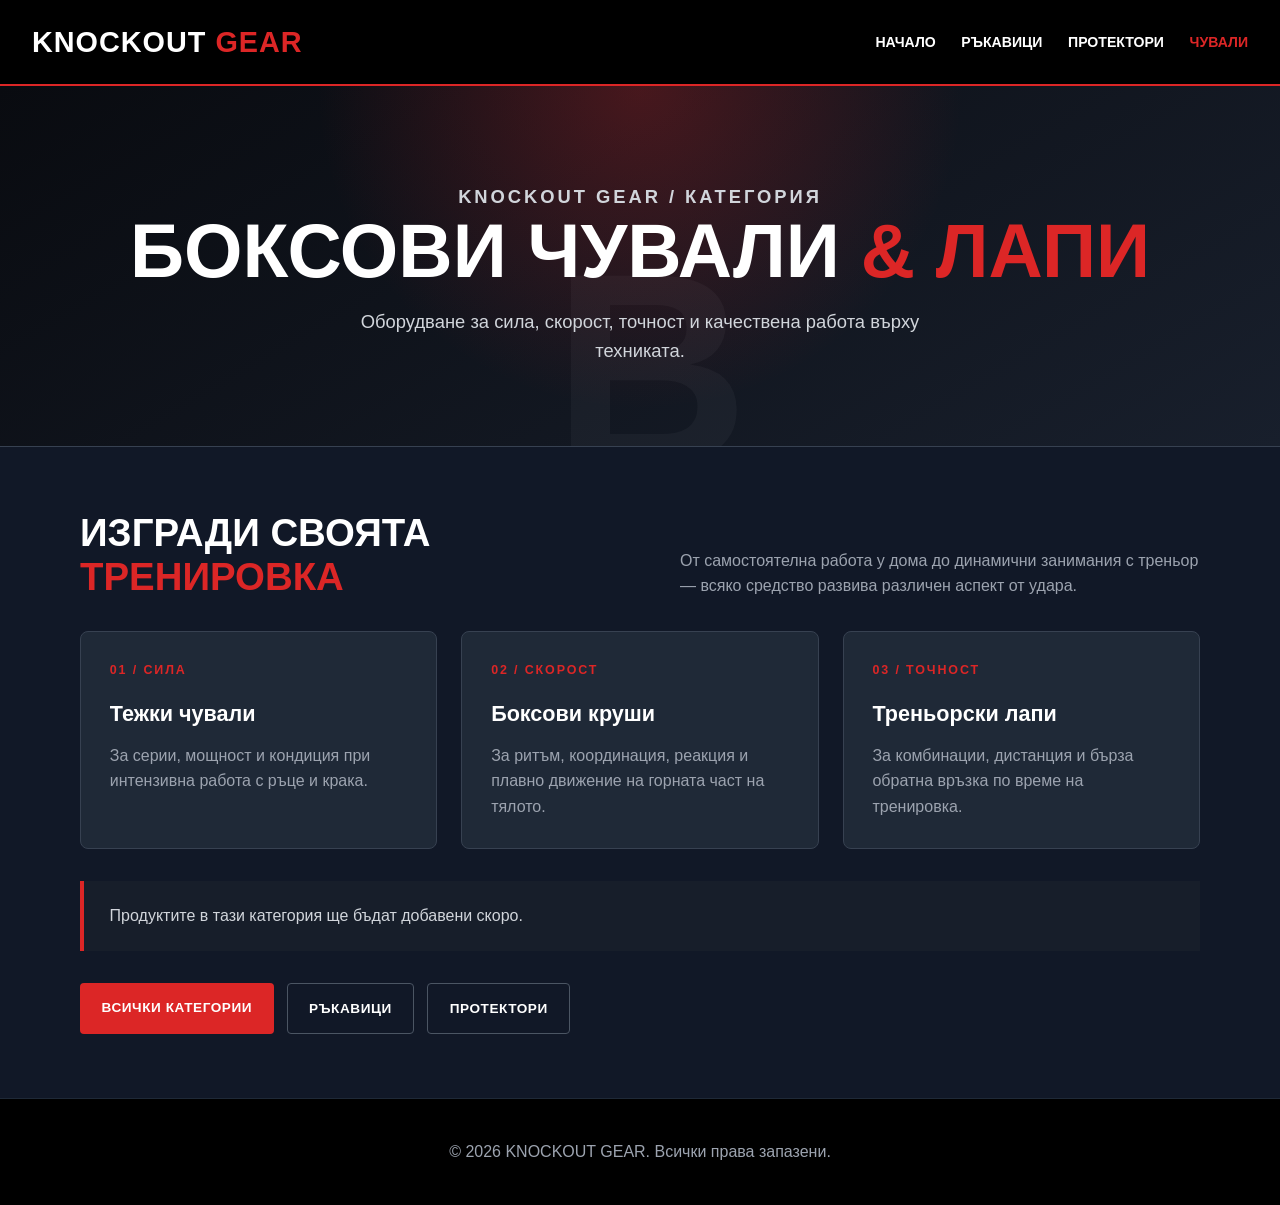
==== bags.html @ 2186fd4e "Add files via upload" ====
<!DOCTYPE html>
<html lang="bg">
<head>
  <meta charset="UTF-8">
  <meta name="viewport" content="width=device-width, initial-scale=1.0">
  <meta name="description" content="Боксови чували, круши и треньорски лапи от KNOCKOUT GEAR.">
  <title>Боксови чували и лапи | KNOCKOUT GEAR</title>
  <link rel="icon" type="image/svg+xml" href="data:image/svg+xml,%3Csvg xmlns='http://www.w3.org/2000/svg' viewBox='0 0 64 64'%3E%3Crect width='64' height='64' rx='12' fill='%23000'/%3E%3Cpath d='M18 12h9v16l12-16h11L35 31l16 21H40L27 34v18h-9z' fill='%23dc2626'/%3E%3C/svg%3E">
  <link rel="stylesheet" href="category.css">
</head>
<body>
  <header>
    <a class="logo" href="index.html">KNOCKOUT <span>GEAR</span></a>
    <nav aria-label="Категории">
      <a href="index.html">Начало</a>
      <a href="gloves.html">Ръкавици</a>
      <a href="protectors.html">Протектори</a>
      <a href="bags.html" class="active" aria-current="page">Чували</a>
    </nav>
  </header>

  <section class="category-hero" data-mark="B">
    <p class="eyebrow">KNOCKOUT GEAR / Категория</p>
    <h1>Боксови чували <span class="accent">&amp; лапи</span></h1>
    <p>Оборудване за сила, скорост, точност и качествена работа върху техниката.</p>
  </section>

  <main>
    <section class="intro">
      <h2>Изгради своята<br><span class="accent">тренировка</span></h2>
      <p>От самостоятелна работа у дома до динамични занимания с треньор — всяко средство развива различен аспект от удара.</p>
    </section>
    <section class="info-grid" aria-label="Видове тренировъчно оборудване">
      <article class="info-card"><span class="number">01 / СИЛА</span><h3>Тежки чували</h3><p>За серии, мощност и кондиция при интензивна работа с ръце и крака.</p></article>
      <article class="info-card"><span class="number">02 / СКОРОСТ</span><h3>Боксови круши</h3><p>За ритъм, координация, реакция и плавно движение на горната част на тялото.</p></article>
      <article class="info-card"><span class="number">03 / ТОЧНОСТ</span><h3>Треньорски лапи</h3><p>За комбинации, дистанция и бърза обратна връзка по време на тренировка.</p></article>
    </section>
    <p class="empty-state">Продуктите в тази категория ще бъдат добавени скоро.</p>
    <div class="category-links">
      <a class="btn" href="index.html#categories">Всички категории</a>
      <a class="btn secondary" href="gloves.html">Ръкавици</a>
      <a class="btn secondary" href="protectors.html">Протектори</a>
    </div>
  </main>

  <footer><p>&copy; 2026 KNOCKOUT GEAR. Всички права запазени.</p></footer>
</body>
</html>
---- category.css ----
:root {
  --primary: #dc2626;
  --primary-dark: #991b1b;
  --dark: #111827;
  --dark-card: #1f2937;
  --white: #ffffff;
  --gray: #9ca3af;
}

* {
  box-sizing: border-box;
  margin: 0;
  padding: 0;
  font-family: Montserrat, sans-serif, system-ui;
}

html { scroll-behavior: smooth; }

body {
  min-height: 100vh;
  background: var(--dark);
  color: var(--white);
  line-height: 1.6;
  display: flex;
  flex-direction: column;
}

header {
  background: #000;
  padding: 1.2rem 2rem;
  position: sticky;
  top: 0;
  z-index: 100;
  display: flex;
  justify-content: space-between;
  align-items: center;
  border-bottom: 2px solid var(--primary);
}

.logo {
  color: var(--white);
  font-size: 1.8rem;
  font-weight: 900;
  letter-spacing: 1px;
  text-decoration: none;
  white-space: nowrap;
}

.logo span,
.accent { color: var(--primary); }

nav {
  display: flex;
  align-items: center;
  gap: 1.6rem;
}

nav a {
  color: var(--white);
  text-decoration: none;
  font-size: 0.88rem;
  font-weight: 700;
  text-transform: uppercase;
  transition: color 0.25s;
}

nav a:hover,
nav a.active { color: var(--primary); }

.category-hero {
  position: relative;
  overflow: hidden;
  padding: 6rem 1rem 5rem;
  text-align: center;
  background:
    radial-gradient(circle at 50% 0%, rgba(220, 38, 38, 0.28), transparent 44%),
    linear-gradient(150deg, #090b10, #181f2c);
  border-bottom: 1px solid #374151;
}

.category-hero::after {
  content: attr(data-mark);
  position: absolute;
  left: 50%;
  bottom: -3.7rem;
  transform: translateX(-50%);
  color: rgba(255, 255, 255, 0.035);
  font-size: clamp(8rem, 23vw, 17rem);
  line-height: 1;
  font-weight: 900;
  letter-spacing: -0.08em;
  pointer-events: none;
}

.eyebrow {
  color: #fca5a5;
  font-size: 0.85rem;
  font-weight: 800;
  letter-spacing: 0.16em;
  text-transform: uppercase;
  margin-bottom: 0.8rem;
}

.category-hero h1 {
  position: relative;
  z-index: 1;
  font-size: clamp(2.4rem, 7vw, 4.7rem);
  line-height: 1.05;
  text-transform: uppercase;
  margin-bottom: 1rem;
}

.category-hero p {
  position: relative;
  z-index: 1;
  max-width: 650px;
  margin: 0 auto;
  color: #d1d5db;
  font-size: 1.15rem;
}

main {
  width: min(1120px, calc(100% - 2rem));
  margin: 0 auto;
  padding: 4rem 0;
  flex: 1;
}

.intro {
  display: flex;
  justify-content: space-between;
  align-items: end;
  gap: 2rem;
  margin-bottom: 2rem;
}

.intro h2 {
  font-size: clamp(1.7rem, 4vw, 2.4rem);
  text-transform: uppercase;
  line-height: 1.15;
}

.intro p {
  color: var(--gray);
  max-width: 520px;
}

.info-grid {
  display: grid;
  grid-template-columns: repeat(3, 1fr);
  gap: 1.5rem;
}

.info-card {
  min-height: 210px;
  background: var(--dark-card);
  border: 1px solid #374151;
  border-radius: 8px;
  padding: 1.8rem;
  transition: transform 0.25s, border-color 0.25s;
}

.info-card:hover {
  transform: translateY(-6px);
  border-color: var(--primary);
}

.info-card .number {
  display: block;
  color: var(--primary);
  font-size: 0.78rem;
  font-weight: 900;
  letter-spacing: 0.15em;
  margin-bottom: 1rem;
}

.info-card h3 {
  font-size: 1.35rem;
  margin-bottom: 0.7rem;
}

.info-card p { color: var(--gray); }

.empty-state {
  margin-top: 2rem;
  padding: 1.4rem 1.6rem;
  border-left: 4px solid var(--primary);
  background: #171e2a;
  color: #d1d5db;
}

.category-links {
  display: flex;
  flex-wrap: wrap;
  gap: 0.8rem;
  margin-top: 2rem;
}

.btn {
  display: inline-block;
  padding: 0.85rem 1.35rem;
  border-radius: 4px;
  background: var(--primary);
  color: var(--white);
  text-decoration: none;
  text-transform: uppercase;
  font-size: 0.85rem;
  font-weight: 800;
  letter-spacing: 0.04em;
  transition: background 0.25s, transform 0.25s;
}

.btn.secondary {
  background: transparent;
  border: 1px solid #4b5563;
}

.btn:hover {
  background: var(--primary-dark);
  transform: translateY(-2px);
}

.btn.secondary:hover {
  background: #293241;
  border-color: var(--primary);
}

a:focus-visible {
  outline: 3px solid #fca5a5;
  outline-offset: 4px;
}

footer {
  background: #000;
  padding: 2.5rem;
  text-align: center;
  color: var(--gray);
  border-top: 1px solid #1f2937;
}

@media (max-width: 760px) {
  header {
    padding: 1rem;
    flex-direction: column;
    gap: 0.8rem;
  }

  nav {
    justify-content: center;
    flex-wrap: wrap;
    gap: 0.5rem 1rem;
  }

  nav a { font-size: 0.78rem; }
  .category-hero { padding: 4.5rem 1rem 4rem; }
  .intro { align-items: start; flex-direction: column; }
  .info-grid { grid-template-columns: 1fr; }
}
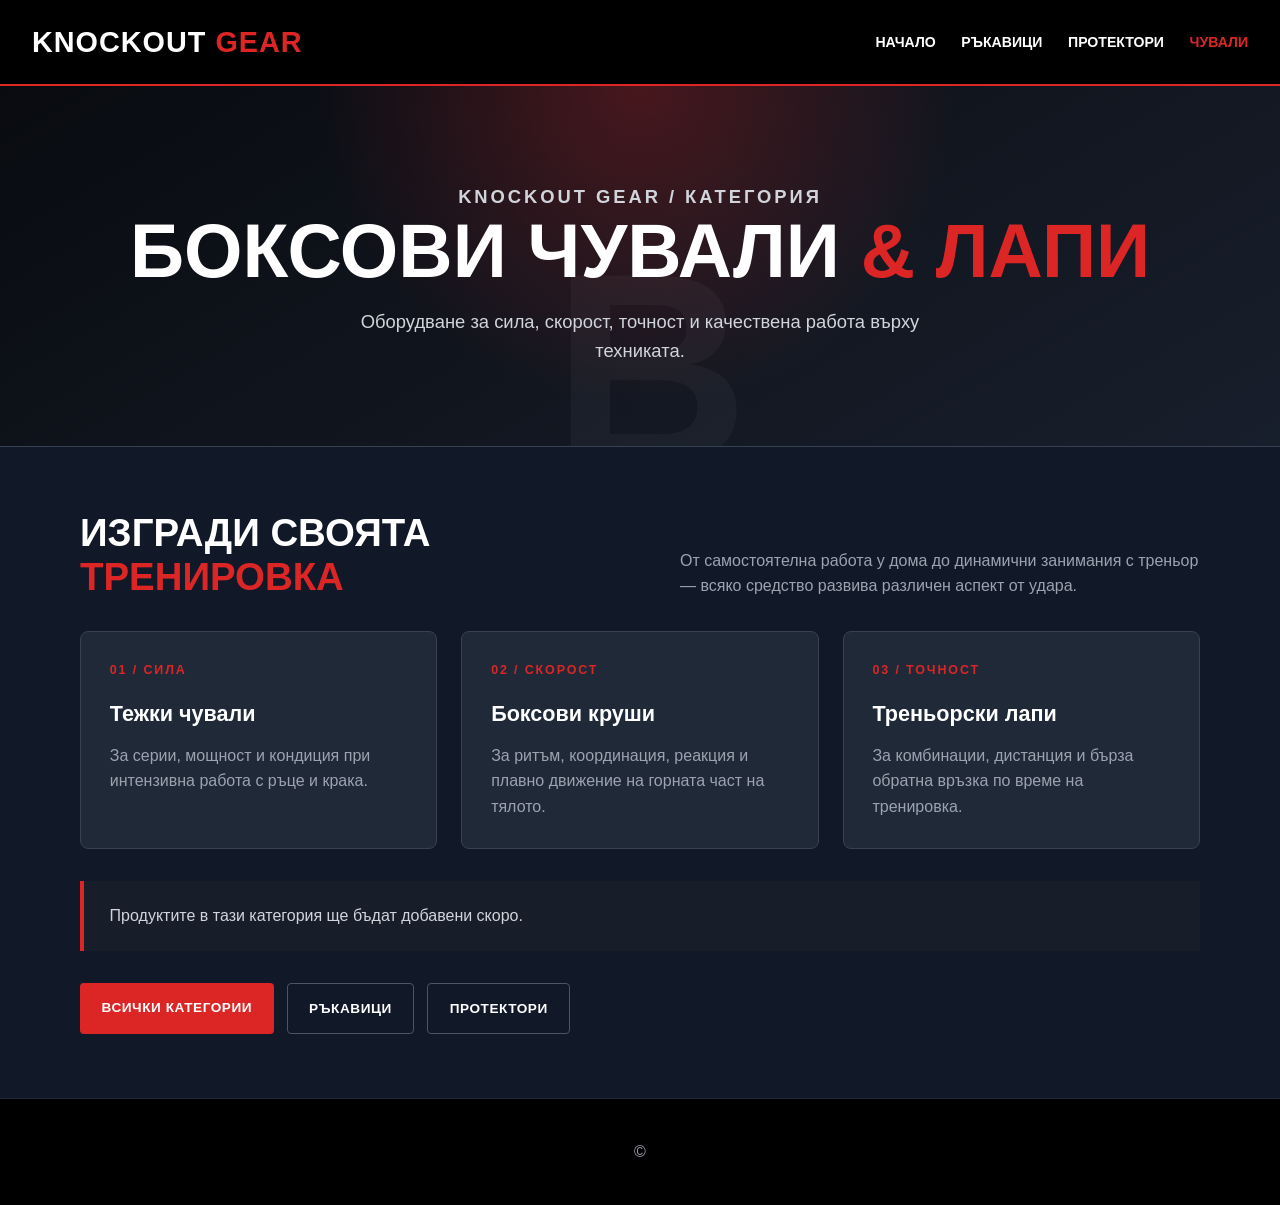
==== commit 63c71343: "Update bags.html Removed copyright notice from the footer." ====
--- a/bags.html
+++ b/bags.html
@@ -43,6 +43,6 @@
     </div>
   </main>
 
-  <footer><p>&copy; 2026 KNOCKOUT GEAR. Всички права запазени.</p></footer>
+  <footer><p>&copy; </p></footer>
 </body>
 </html>
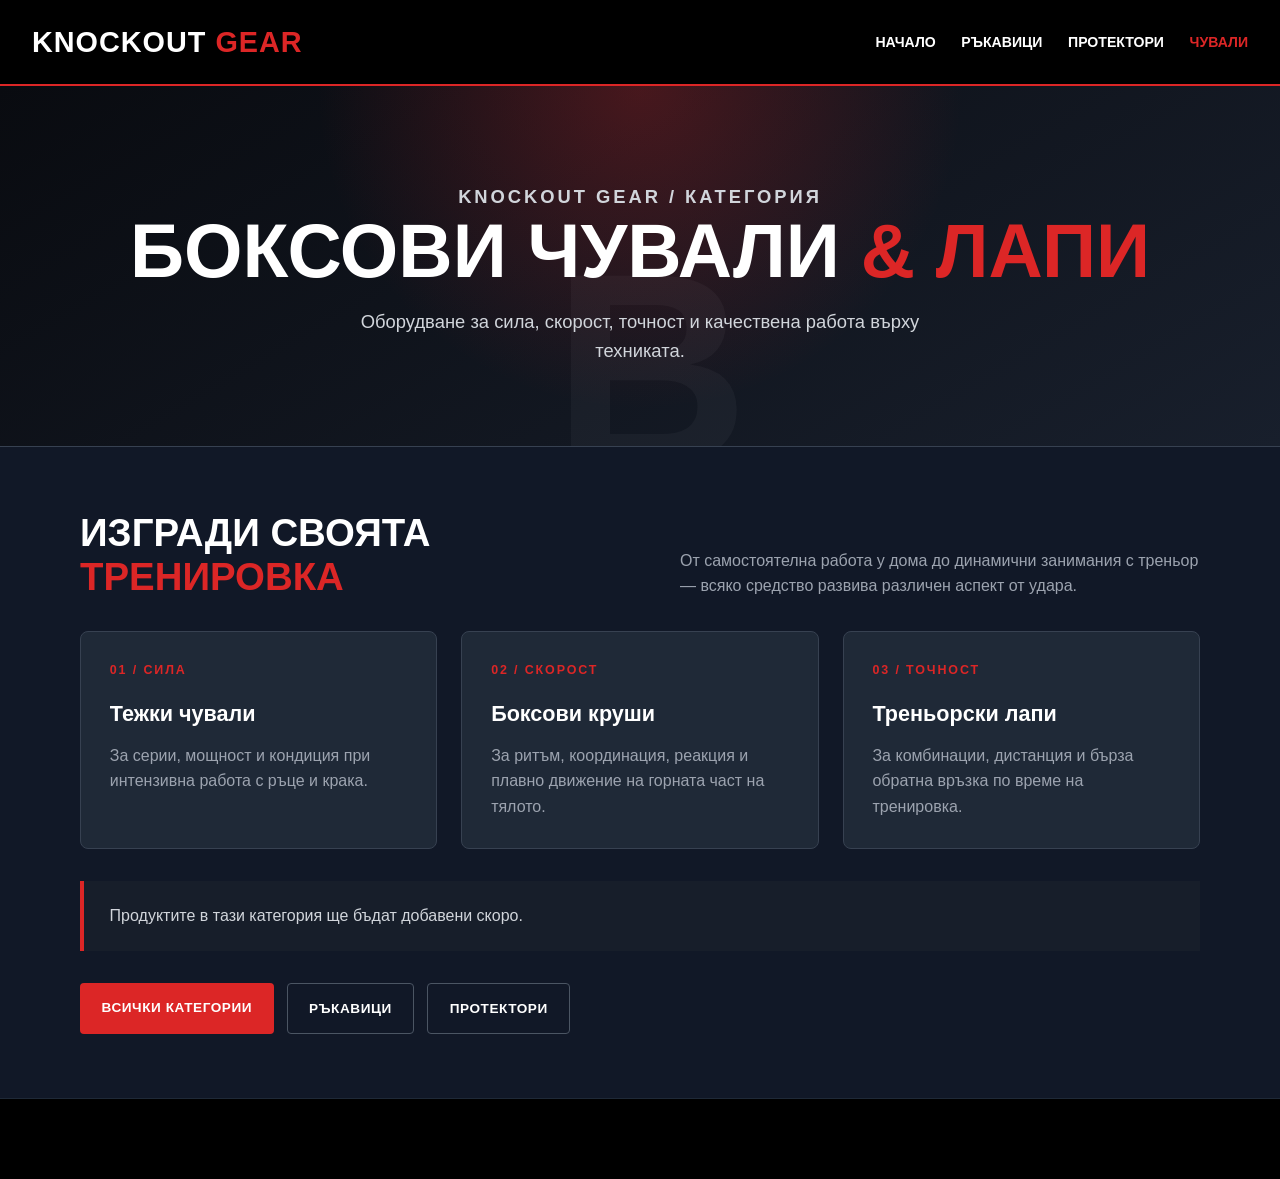
==== commit 84e45dd6: "Update bags.html" ====
--- a/bags.html
+++ b/bags.html
@@ -43,6 +43,6 @@
     </div>
   </main>
 
-  <footer><p>&copy; </p></footer>
+  <footer><p> </p></footer>
 </body>
 </html>
